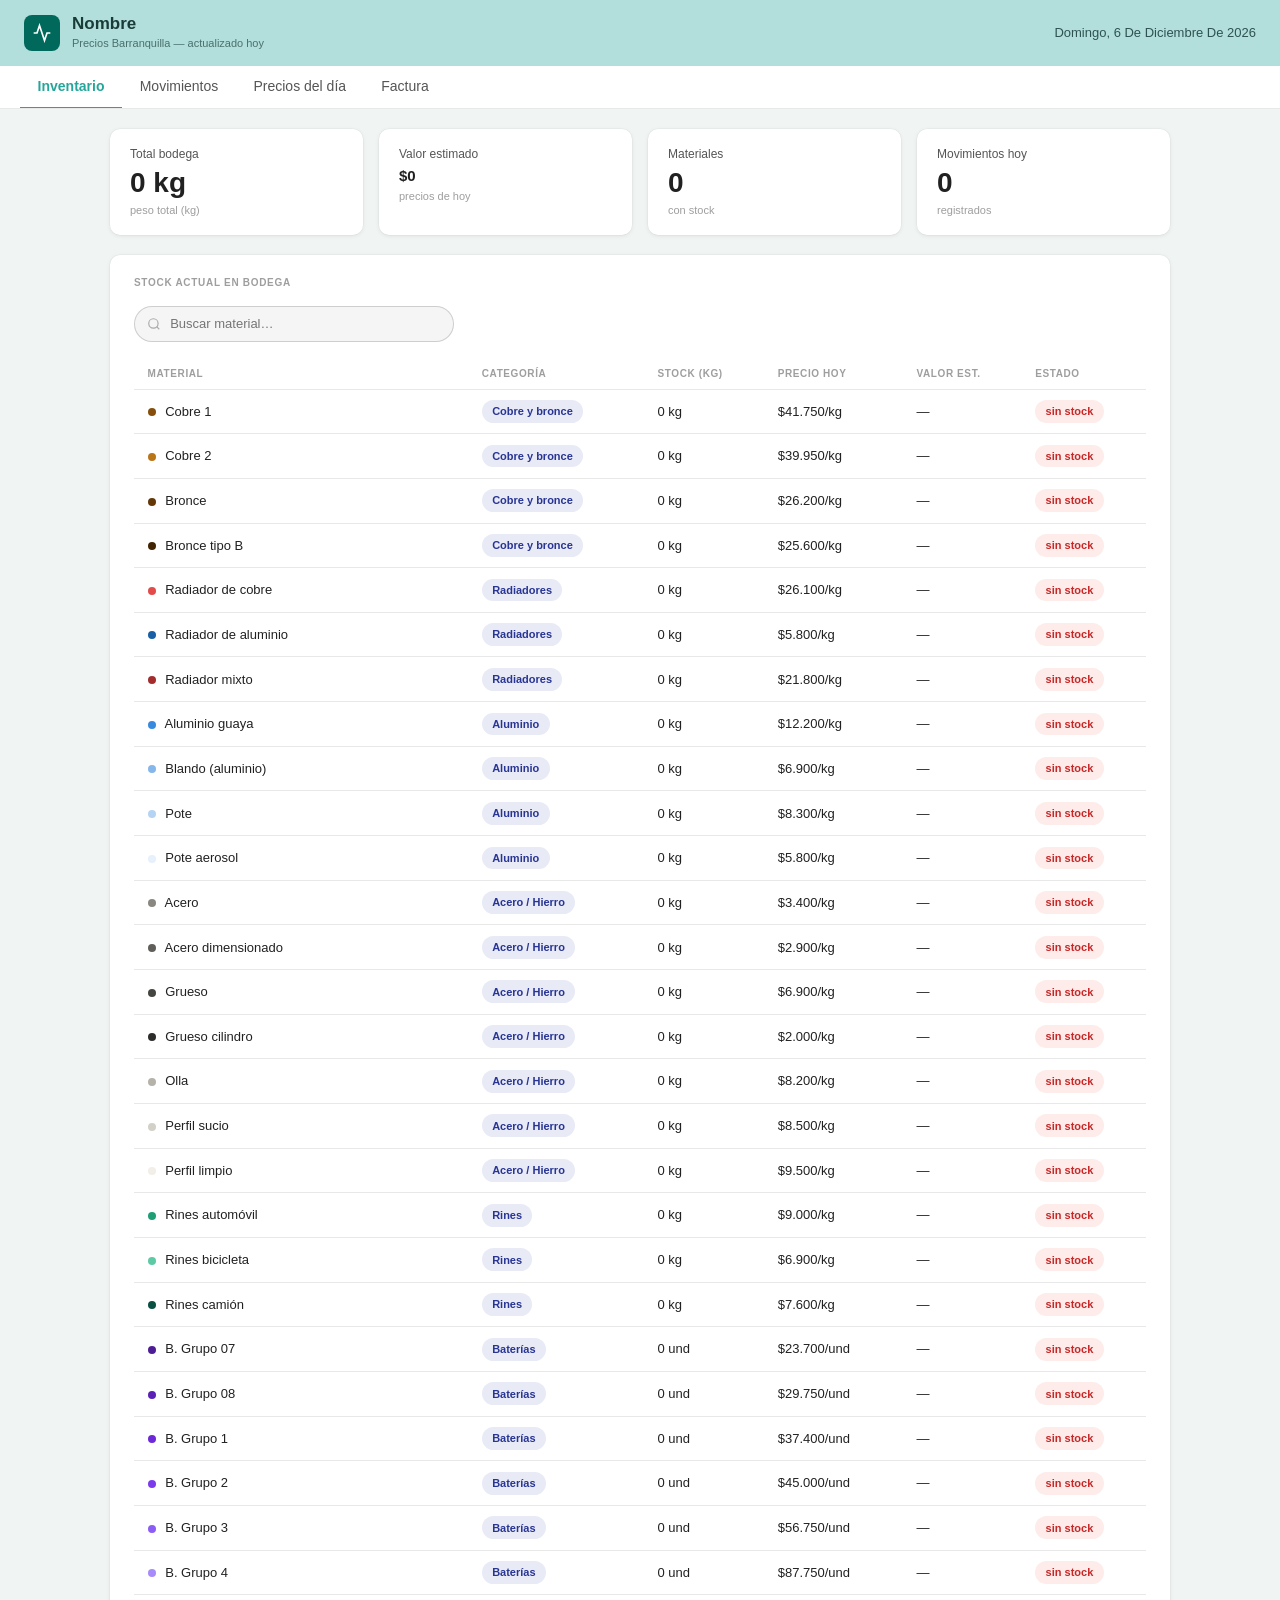
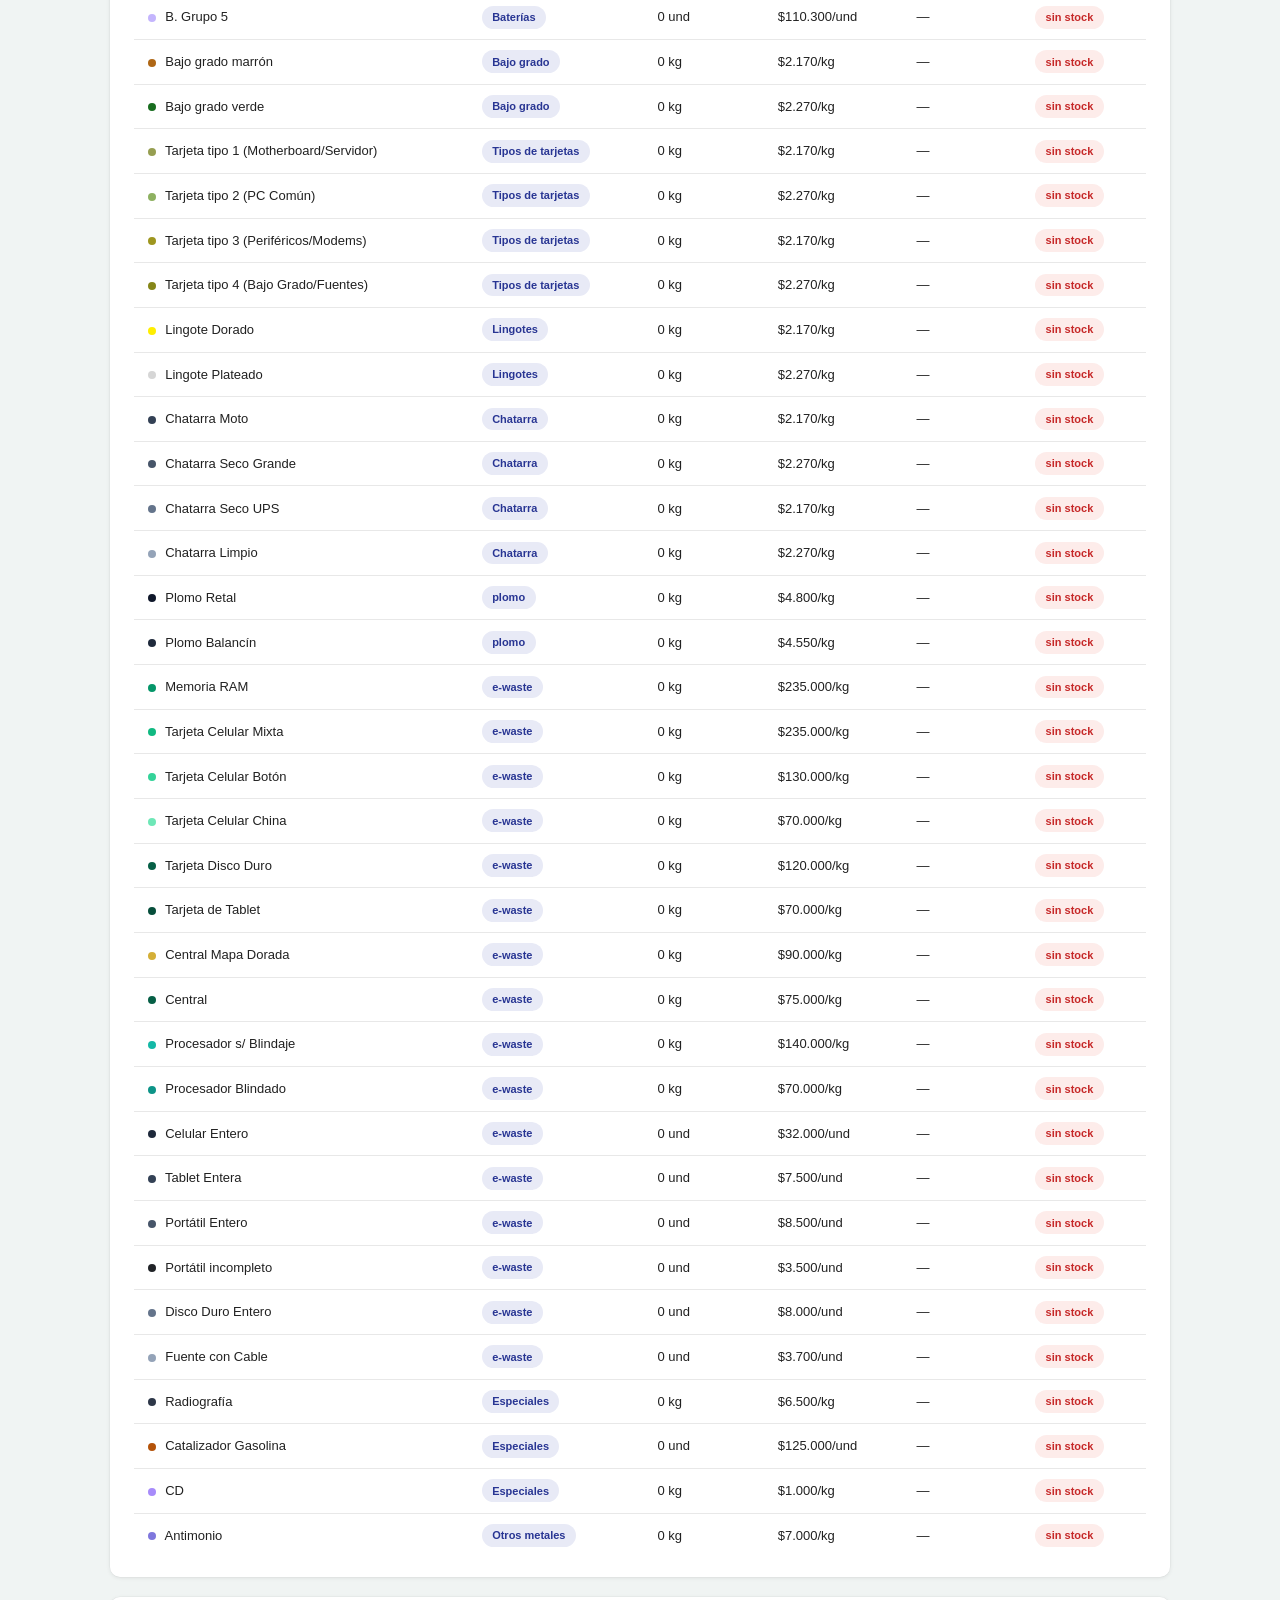
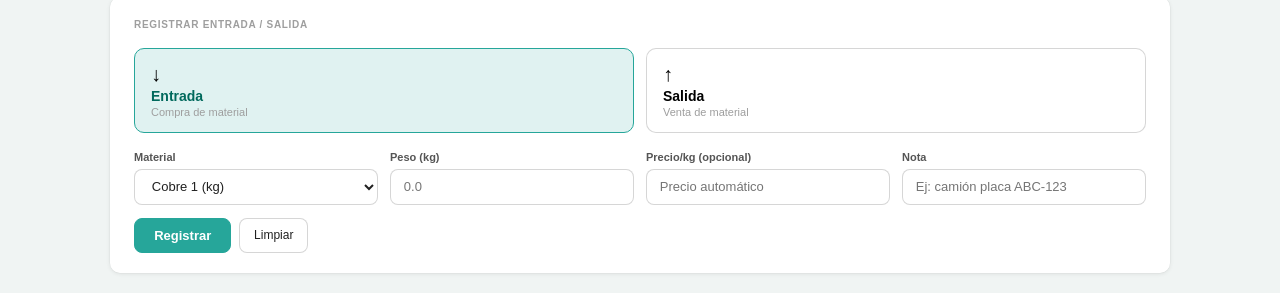
==== index.html @ 7a4e3297 "Add files via upload" ====
<!doctype html>
<html lang="es">
  <head>
    <meta charset="UTF-8" />
    <meta name="viewport" content="width=device-width, initial-scale=1.0" />
    <title> Nombre — Sistema de Inventario Chatarrería</title>
    <link rel="stylesheet" href="css/styles.css" />
  </head>
  <body>
    <div class="app">
      <!-- HEADER -->
      <header class="header">
        <div class="logo">
          <div class="logo-icon">
            <svg
              viewBox="0 0 24 24"
              fill="none"
              stroke="white"
              stroke-width="2"
            >
              <polyline points="22 12 18 12 15 21 9 3 6 12 2 12" />
            </svg>
          </div>
          <div>
            <div class="logo-text"> Nombre</div>
            <div class="logo-sub">Precios Barranquilla — actualizado hoy</div>
          </div>
        </div>
        <div class="date-badge" id="dateBadge"></div>
      </header>

      <!-- TABS -->
      <nav class="tabs">
        <button class="tab active" data-tab="inventario">Inventario</button>
        <button class="tab" data-tab="movimientos">Movimientos</button>
        <button class="tab" data-tab="precios">Precios del día</button>
        <button class="tab" data-tab="factura">Factura</button>
      </nav>

      <!-- ===================== INVENTARIO ===================== -->
      <section class="section active" id="tab-inventario">
        <div class="stats-grid" id="statsGrid"></div>

        <div class="card">
          <div class="card-title">Stock actual en bodega</div>
          <input
            class="search-box"
            id="searchBox"
            placeholder="Buscar material…"
          />
          <div class="table-wrap">
            <table>
              <thead>
                <tr>
                  <th>Material</th>
                  <th>Categoría</th>
                  <th>Stock (kg)</th>
                  <th>Precio hoy</th>
                  <th>Valor est.</th>
                  <th>Estado</th>
                </tr>
              </thead>
              <tbody id="inventoryTable"></tbody>
            </table>
          </div>
        </div>

        <!-- FORM ENTRADA / SALIDA -->
        <div class="card">
          <div class="card-title">Registrar entrada / salida</div>
          <div id="alertMsg" class="alert" role="alert"></div>
          <div class="movement-type">
           <button class="mt-btn sel-in" id="mtIn" data-type="entrada">
  <div class="mt-btn-icon">↓</div>
  <div class="mt-btn-title">Entrada</div>
  <div class="mt-btn-sub">Compra de material</div>
</button>
<button class="mt-btn" id="mtOut" data-type="salida">
  <div class="mt-btn-icon">↑</div>
  <div class="mt-btn-title">Salida</div>
  <div class="mt-btn-sub">Venta de material</div>
</button>
          </div>
          <div class="form-row">
            <div class="form-group">
              <label for="movMat">Material</label>
              <select id="movMat"></select>
            </div>
            <div class="form-group">
              <label for="movKg">Peso (kg)</label>
              <input
                type="number"
                id="movKg"
                placeholder="0.0"
                min="0"
                step="0.1"
              />
            </div>
            <div class="form-group">
              <label for="movPrice">Precio/kg (opcional)</label>
              <input
                type="number"
                id="movPrice"
                placeholder="Precio automático"
                min="0"
                step="50"
              />
            </div>
            <div class="form-group">
              <label for="movNote">Nota</label>
              <input
                type="text"
                id="movNote"
                placeholder="Ej: camión placa ABC-123"
              />
            </div>
          </div>
          <div class="calc-result" id="calcRes">
            Total estimado: <span class="big" id="calcVal">$0</span>
          </div>
          <div class="actions">
            <button class="btn btn-primary" id="btnRegister">Registrar</button>
            <button class="btn btn-sm" id="btnClearMov">Limpiar</button>
          </div>
        </div>
      </section>

      <!-- ===================== MOVIMIENTOS ===================== -->
      <section class="section" id="tab-movimientos">
        <div class="card">
          <div class="card-title">Historial de movimientos</div>
          <div class="form-row" style="margin-bottom: 1rem">
            <div class="form-group">
              <label for="fMat">Material</label>
              <select id="fMat">
                <option value="">Todos</option>
              </select>
            </div>
            <div class="form-group">
              <label for="fType">Tipo</label>
              <select id="fType">
                <option value="">Todos</option>
                <option value="entrada">Entradas</option>
                <option value="salida">Salidas</option>
              </select>
            </div>
          </div>
          <div class="mov-list" id="movList"></div>
          <div
            style="
              margin-top: 0.85rem;
              display: flex;
              justify-content: flex-end;
            "
          >
            <button class="btn btn-sm btn-danger" id="btnClearMovs">
              Limpiar historial
            </button>
          </div>
        </div>
      </section>

      <!-- ===================== PRECIOS ===================== -->
      <section class="section" id="tab-precios">
        <div class="card">
          <div class="card-title">Actualizar precio del día</div>
          <div class="form-row">
            <div class="form-group">
              <label for="updMat">Material</label>
              <select id="updMat"></select>
            </div>
            <div class="form-group">
              <label for="updPrice">Nuevo precio ($/kg)</label>
              <input
                type="number"
                id="updPrice"
                placeholder="0"
                min="0"
                step="50"
              />
            </div>
          </div>
          <button class="btn btn-primary" id="btnUpdatePrice">
            Actualizar
          </button>
        </div>
        <div class="card">
          <div class="card-title">Lista de precios — Barranquilla</div>
          <div id="priceChips"></div>
        </div>
      </section>

      <!-- ===================== FACTURA ===================== -->
      <section class="section" id="tab-factura">
        <div class="card">
          <div class="card-title">Generar tiquete / factura</div>
          <div class="form-row">
            <div class="form-group">
              <label for="invClient">Cliente / proveedor</label>
              <input type="text" id="invClient" placeholder="Nombre o cédula" />
            </div>
            <div class="form-group">
              <label for="invType">Tipo</label>
              <select id="invType">
                <option value="COMPRA">Compra de material</option>
                <option value="VENTA">Venta de material</option>
              </select>
            </div>
          </div>
          <div id="invItems"></div>
          <button
            class="btn btn-sm"
            id="btnAddItem"
            style="margin-bottom: 0.85rem"
          >
            + Agregar línea
          </button>
          <div class="actions">
            <button class="btn btn-primary" id="btnGenInvoice">
              Vista previa
            </button>
            <button class="btn btn-sm" id="btnClearInv">Limpiar</button>
          </div>
        </div>
        <div class="card" id="invPreviewCard" style="display: none">
          <div class="invoice-preview" id="invContent"></div>
          <div class="actions">
            <button class="btn btn-primary" id="btnPrint">Imprimir</button>
          </div>
        </div>
      </section>
    </div>
    <!-- /.app -->

    <script src="js/data.js"></script>
    <script src="js/storage.js"></script>
    <script src="js/ui.js"></script>
    <script src="js/app.js"></script>
  </body>
</html>
---- css/styles.css ----
/* ============================================================
   MetalStock Pro — Estilos principales  (Light mode)
   Paleta: verde menta (#b2dfdb) header · verde (#26a69a) acento
   ============================================================ */

/* ---------- Reset & base ---------- */
*, *::before, *::after { box-sizing: border-box; margin: 0; padding: 0; }

:root {
  color-scheme: light;

  --accent:        #26a69a;
  --accent-dark:   #00695c;
  --accent-light:  #e0f2f1;
  --danger:        #e53935;
  --danger-light:  #fdecea;
  --amber:         #e65100;
  --amber-light:   #fff3e0;

  --bg:            #ffffff;
  --bg-secondary:  #f5f5f5;
  --bg-app:        #f0f4f3;
  --header-bg:     #b2dfdb;

  --text:          #212121;
  --text-mid:      #555555;
  --text-muted:    #9e9e9e;
  --border:        rgba(0,0,0,0.09);
  --border-mid:    rgba(0,0,0,0.16);

  --radius-md: 8px;
  --radius-lg: 10px;
  --shadow: 0 1px 4px rgba(0,0,0,0.08), 0 0 0 0.5px rgba(0,0,0,0.05);
  --font: 'Segoe UI', -apple-system, BlinkMacSystemFont, Helvetica, Arial, sans-serif;
}

html { font-size: 16px; }
body {
  font-family: var(--font);
  background: var(--bg-app);
  color: var(--text);
  line-height: 1.5;
  min-height: 100vh;
}

/* ============================================================
   LAYOUT
   ============================================================ */
.app { min-height: 100vh; }

.section {
  display: none;
  max-width: 1100px;
  margin-left: auto;
  margin-right: auto;
  padding: 1.25rem 1.25rem 0;
}
.section.active { display: block; }

/* ============================================================
   HEADER — barra verde menta a todo el ancho
   ============================================================ */
.header {
  background: var(--header-bg);
  padding: .9rem 1.5rem;
  display: flex;
  align-items: center;
  justify-content: space-between;
  flex-wrap: wrap;
  gap: 10px;
  width: 100%;
}

.logo { display: flex; align-items: center; gap: .75rem; }

.logo-icon {
  width: 36px; height: 36px;
  background: #00695c;
  border-radius: 8px;
  display: flex; align-items: center; justify-content: center;
  flex-shrink: 0;
}
.logo-icon svg { width: 20px; height: 20px; }

.logo-text { font-size: 17px; font-weight: 700; color: #1a3c39; line-height: 1.2; }
.logo-sub  { font-size: 11px; color: #4a706d; }

.date-badge {
  font-size: 13px;
  color: #2e5250;
  font-weight: 500;
  text-transform: capitalize;
}

/* ============================================================
   TABS — barra blanca pegada debajo del header
   ============================================================ */
.tabs {
  display: flex;
  background: var(--bg);
  border-bottom: 1px solid var(--border);
  padding: 0 1.25rem;
  overflow-x: auto;
  -webkit-overflow-scrolling: touch;
  /* ancho total */
  width: 100%;
  max-width: 100%;
}

.tab {
  padding: .8rem 1.1rem;
  font-size: 14px;
  font-weight: 500;
  color: var(--text-mid);
  border: none;
  border-bottom: 2px solid transparent;
  background: none;
  cursor: pointer;
  white-space: nowrap;
  font-family: var(--font);
  transition: color .15s, border-color .15s;
  margin-bottom: -1px;
}
.tab:hover:not(.active) { color: var(--accent); }
.tab.active {
  color: var(--accent);
  border-bottom-color: var(--accent);
  font-weight: 600;
}

/* ============================================================
   CARDS
   ============================================================ */
.card {
  background: var(--bg);
  border-radius: var(--radius-lg);
  box-shadow: var(--shadow);
  padding: 1.25rem 1.5rem;
  margin-bottom: 1.25rem;
}
.card-title {
  font-size: 10px;
  font-weight: 700;
  letter-spacing: .07em;
  text-transform: uppercase;
  color: var(--text-muted);
  margin-bottom: 1rem;
}

/* ============================================================
   STATS — 4 tarjetas blancas con sombra
   ============================================================ */
.stats-grid {
  display: grid;
  grid-template-columns: repeat(4, 1fr);
  gap: 1rem;
  margin-bottom: 1.25rem;
}

.stat-card {
  background: var(--bg);
  border-radius: var(--radius-lg);
  box-shadow: var(--shadow);
  padding: 1rem 1.25rem;
}
.stat-label { font-size: 12px; color: var(--text-mid);   margin-bottom: .3rem; }
.stat-val   { font-size: 28px; font-weight: 700; color: var(--text); line-height: 1.1; }
.stat-sub   { font-size: 11px; color: var(--text-muted); margin-top: .2rem; }

/* ============================================================
   SEARCH BOX
   ============================================================ */
.search-box {
  display: block;
  width: 100%;
  max-width: 320px;
  height: 36px;
  padding: 0 .85rem 0 2.2rem;
  border: 1px solid var(--border-mid);
  border-radius: 22px;
  font-size: 13px;
  background: var(--bg-secondary)
    url("data:image/svg+xml,%3Csvg xmlns='http://www.w3.org/2000/svg' width='14' height='14' viewBox='0 0 24 24' fill='none' stroke='%23aaa' stroke-width='2'%3E%3Ccircle cx='11' cy='11' r='8'/%3E%3Cline x1='21' y1='21' x2='16.65' y2='16.65'/%3E%3C/svg%3E")
    no-repeat .75rem center;
  color: var(--text);
  font-family: var(--font);
  outline: none;
  margin-bottom: 1rem;
  transition: border-color .15s;
}
.search-box:focus { border-color: var(--accent); background-color: var(--bg); }

/* ============================================================
   TABLE
   ============================================================ */
.table-wrap { overflow-x: auto; }

table { width: 100%; border-collapse: collapse; font-size: 13px; min-width: 580px; }

thead th {
  text-align: left;
  font-size: 10px;
  font-weight: 700;
  letter-spacing: .06em;
  text-transform: uppercase;
  color: var(--text-muted);
  padding: .5rem .85rem;
  border-bottom: 1px solid var(--border);
  white-space: nowrap;
}

tbody td {
  padding: .65rem .85rem;
  border-bottom: 0.5px solid var(--border);
  vertical-align: middle;
}
tbody tr:last-child td { border-bottom: none; }
tbody tr:hover td { background: var(--bg-secondary); }

.mat-dot {
  display: inline-block;
  width: 8px; height: 8px;
  border-radius: 50%;
  margin-right: 6px;
  vertical-align: middle;
}

/* ============================================================
   BADGES
   ============================================================ */
.badge {
  display: inline-block;
  font-size: 11px;
  font-weight: 600;
  padding: .2rem .65rem;
  border-radius: 999px;
}

/* Estado */
.badge-red    { background: #fdecea; color: #c62828; }
.badge-amber  { background: #fff3e0; color: #bf360c; }
.badge-green  { background: #e8f5e9; color: #2e7d32; }

/* Categoría genérica */
.badge-blue   { background: #e8eaf6; color: #283593; }

/* Categorías específicas (coinciden con la foto) */
.badge-cat-radiadores { background: #e8eaf6; color: #283593; }
.badge-cat-aluminio   { background: #e0f2f1; color: #00695c; }
.badge-cat-cobre      { background: #fff8e1; color: #e65100; }

/* ============================================================
   MOVEMENT TYPE — tarjetas de selección (opción C)
   ============================================================ */
.movement-type {
  display: grid;
  grid-template-columns: 1fr 1fr;
  gap: .75rem;
  margin-bottom: 1rem;
}

.mt-btn {
  border: 1px solid var(--border-mid);
  border-radius: var(--radius-lg);
  padding: .9rem 1rem;
  background: var(--bg);
  cursor: pointer;
  font-family: var(--font);
  text-align: left;
  transition: background .15s, border-color .15s;
}
.mt-btn:hover { background: var(--bg-secondary); }

.mt-btn-icon  { font-size: 20px; margin-bottom: .25rem; line-height: 1; }
.mt-btn-title { font-size: 14px; font-weight: 600; }
.mt-btn-sub   { font-size: 11px; color: var(--text-muted); margin-top: 2px; }

.mt-btn.sel-in  { border-color: var(--accent); border-width: 1.5px; background: var(--accent-light); }
.mt-btn.sel-in  .mt-btn-title { color: var(--accent-dark); }

.mt-btn.sel-out  { border-color: var(--danger); border-width: 1.5px; background: var(--danger-light); }
.mt-btn.sel-out .mt-btn-title { color: var(--danger); }

/* ============================================================
   FORMS
   ============================================================ */
.form-row {
  display: grid;
  grid-template-columns: repeat(auto-fit, minmax(150px, 1fr));
  gap: .75rem;
  margin-bottom: .85rem;
}
.form-group { display: flex; flex-direction: column; gap: 3px; }
.form-group label { font-size: 11px; font-weight: 600; color: var(--text-mid); }

.form-group input,
.form-group select {
  height: 36px;
  padding: 0 .8rem;
  border: 1px solid var(--border-mid);
  border-radius: var(--radius-md);
  font-size: 13px;
  background: var(--bg);
  color: var(--text);
  font-family: var(--font);
  outline: none;
  transition: border-color .15s, box-shadow .15s;
}
.form-group input:focus,
.form-group select:focus {
  border-color: var(--accent);
  box-shadow: 0 0 0 2px rgba(38,166,154,.15);
}

/* ============================================================
   BUTTONS
   ============================================================ */
.btn {
  padding: .55rem 1.2rem;
  border-radius: var(--radius-md);
  border: 1px solid var(--border-mid);
  background: var(--bg);
  cursor: pointer;
  font-size: 13px;
  font-weight: 500;
  font-family: var(--font);
  color: var(--text);
  transition: background .15s, border-color .15s;
}
.btn:hover  { background: var(--bg-secondary); }
.btn:active { transform: scale(.97); }

.btn-primary { background: var(--accent); color: #fff; border-color: var(--accent); font-weight: 600; }
.btn-primary:hover { background: var(--accent-dark); border-color: var(--accent-dark); }

.btn-sm { padding: .35rem .85rem; font-size: 12px; }

.btn-danger { color: var(--danger); border-color: transparent; background: transparent; }
.btn-danger:hover { background: var(--danger-light); }

.actions { display: flex; gap: .5rem; flex-wrap: wrap; margin-top: .75rem; }

/* ============================================================
   ALERT
   ============================================================ */
.alert {
  display: none;
  padding: .65rem 1rem;
  border-radius: var(--radius-md);
  font-size: 12px;
  font-weight: 500;
  margin-bottom: .85rem;
}
.alert-success { background: #e8f5e9; color: #2e7d32; }
.alert-error   { background: var(--danger-light); color: var(--danger); }

/* ============================================================
   CALC RESULT
   ============================================================ */
.calc-result {
  background: var(--amber-light);
  border-radius: var(--radius-md);
  padding: .75rem 1rem;
  margin-top: .75rem;
  display: none;
  font-size: 13px;
  color: var(--amber);
}
.calc-result .big { font-size: 24px; font-weight: 700; color: var(--amber); }

/* ============================================================
   MOVEMENTS LIST
   ============================================================ */
.mov-list { max-height: 340px; overflow-y: auto; }

.mov-item {
  display: flex;
  align-items: center;
  gap: .85rem;
  padding: .65rem 0;
  border-bottom: 0.5px solid var(--border);
  font-size: 12px;
}
.mov-item:last-child { border-bottom: none; }

.mov-icon {
  width: 30px; height: 30px;
  border-radius: 50%;
  display: flex; align-items: center; justify-content: center;
  font-size: 15px; font-weight: 700;
  flex-shrink: 0;
}
.mov-in  { background: #e8f5e9; color: #2e7d32; }
.mov-out { background: var(--danger-light); color: var(--danger); }

.mov-info        { flex: 1; }
.mov-info strong { display: block; font-size: 12px; color: var(--text); }
.mov-info span   { font-size: 10px; color: var(--text-muted); }

.mov-weight       { font-weight: 700; text-align: right; font-size: 13px; }
.mov-weight small { display: block; font-size: 10px; color: var(--text-muted); font-weight: 400; }

/* ============================================================
   PRICE CHIPS
   ============================================================ */
.cat-label {
  font-size: 10px; font-weight: 700;
  text-transform: uppercase;
  letter-spacing: .07em;
  color: var(--text-muted);
  margin: 1rem 0 .5rem;
}
.cat-label:first-child { margin-top: 0; }

.price-grid {
  display: grid;
  grid-template-columns: repeat(auto-fill, minmax(215px, 1fr));
  gap: 7px;
}

.price-chip {
  display: flex;
  align-items: center;
  justify-content: space-between;
  padding: .65rem .9rem;
  border: 0.5px solid var(--border);
  border-radius: var(--radius-md);
  background: var(--bg);
}
.price-chip-name {
  display: flex; align-items: center; gap: 7px;
  font-size: 13px; font-weight: 500; color: var(--text);
}
.pcdot { width: 9px; height: 9px; border-radius: 50%; flex-shrink: 0; }

.price-chip-right { text-align: right; }
.price-chip-val   { font-size: 13px; font-weight: 600; color: var(--accent-dark); }
.price-chip-change { font-size: 10px; }
.up   { color: var(--accent); }
.down { color: var(--danger); }

/* ============================================================
   INVOICE
   ============================================================ */
.invoice-preview {
  background: #fff;
  border: 1px solid #ddd;
  border-radius: var(--radius-md);
  padding: 1.25rem;
  font-family: 'Courier New', Courier, monospace;
  font-size: 12px;
  line-height: 1.9;
  color: #111;
}
.invoice-preview h3 {
  font-size: 14px;
  text-align: center;
  font-family: inherit;
  margin-bottom: 2px;
}
.inv-row    { display: flex; justify-content: space-between; }
.sep        { border-top: 1px dashed #bbb; margin: 5px 0; }
.inv-footer { text-align: center; font-size: 11px; color: #777; }

/* ============================================================
   RESPONSIVE
   ============================================================ */
@media (max-width: 900px) {
  .stats-grid { grid-template-columns: repeat(2, 1fr); }
  .stat-val   { font-size: 22px; }
}

@media (max-width: 480px) {
  .header     { flex-direction: column; align-items: flex-start; }
  .stats-grid { grid-template-columns: 1fr 1fr; }
  .form-row   { grid-template-columns: 1fr; }
  .section    { padding: 1rem .85rem 0; }
}
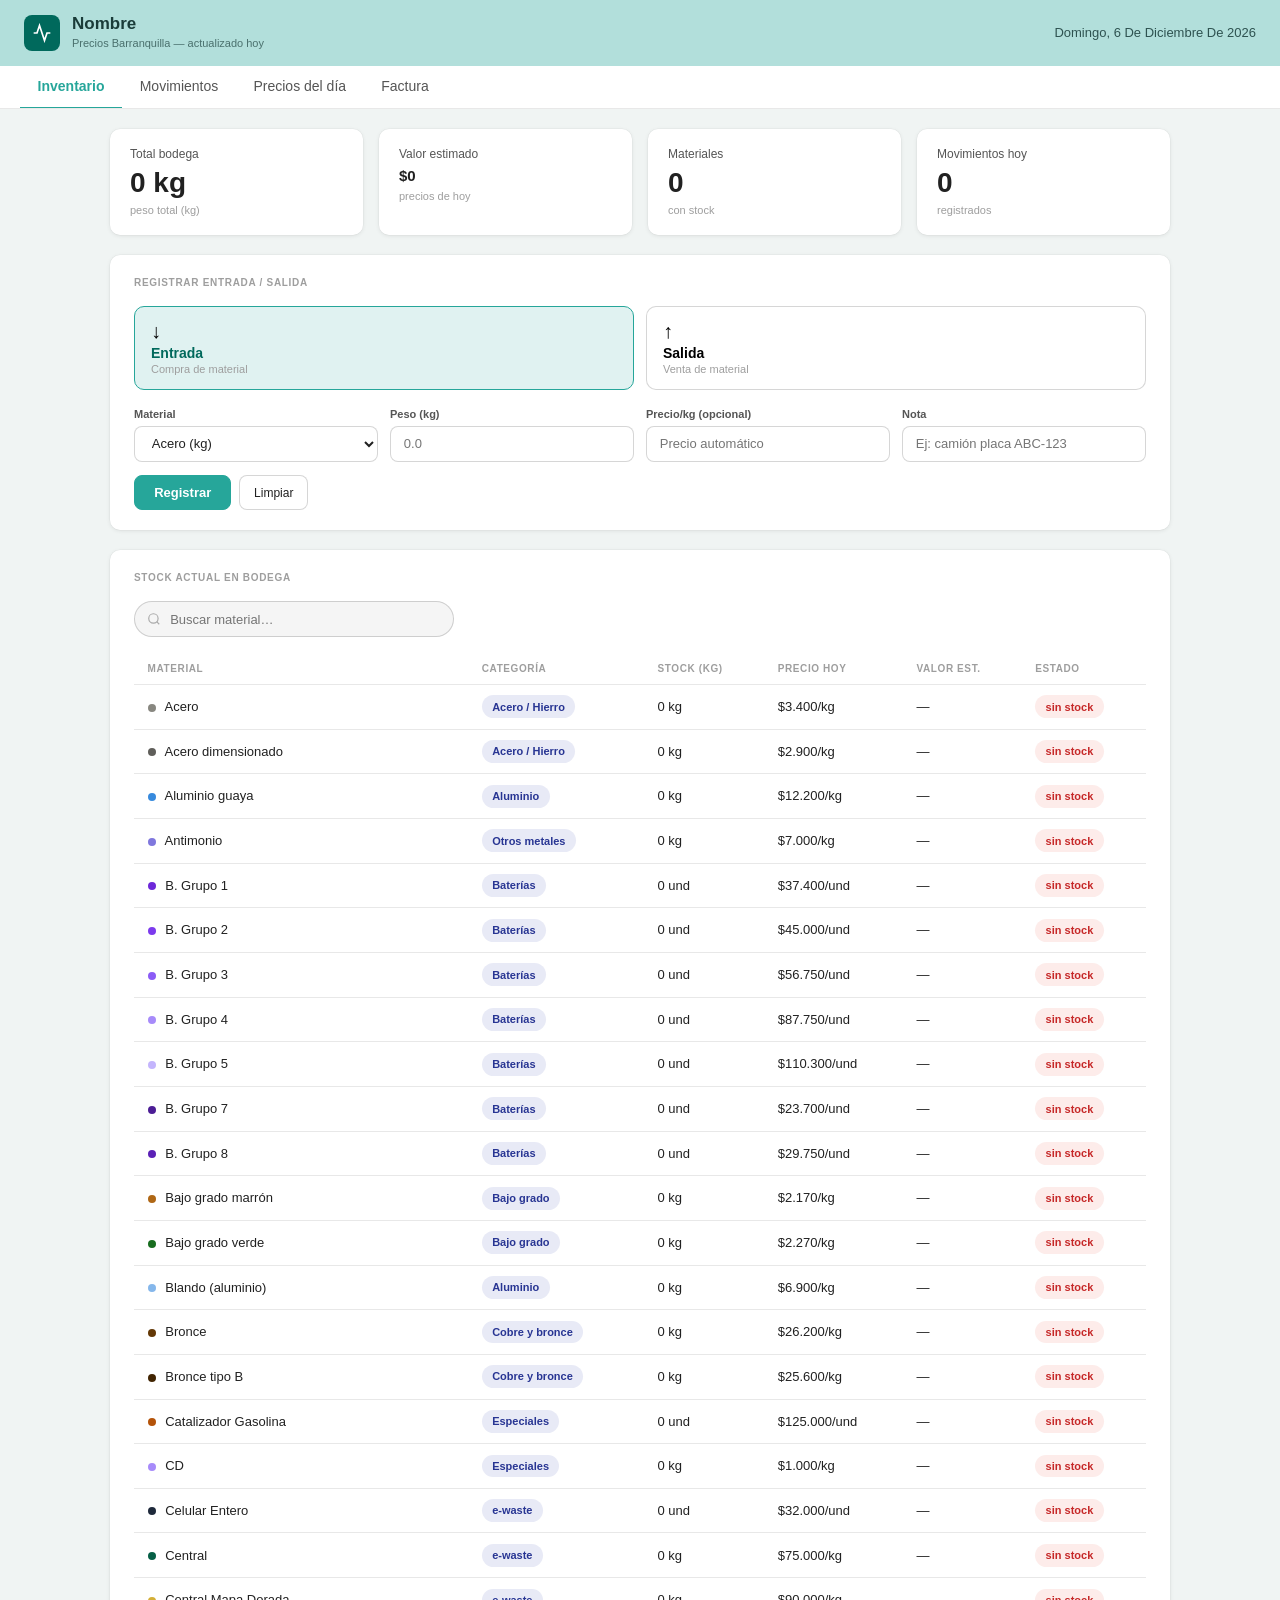
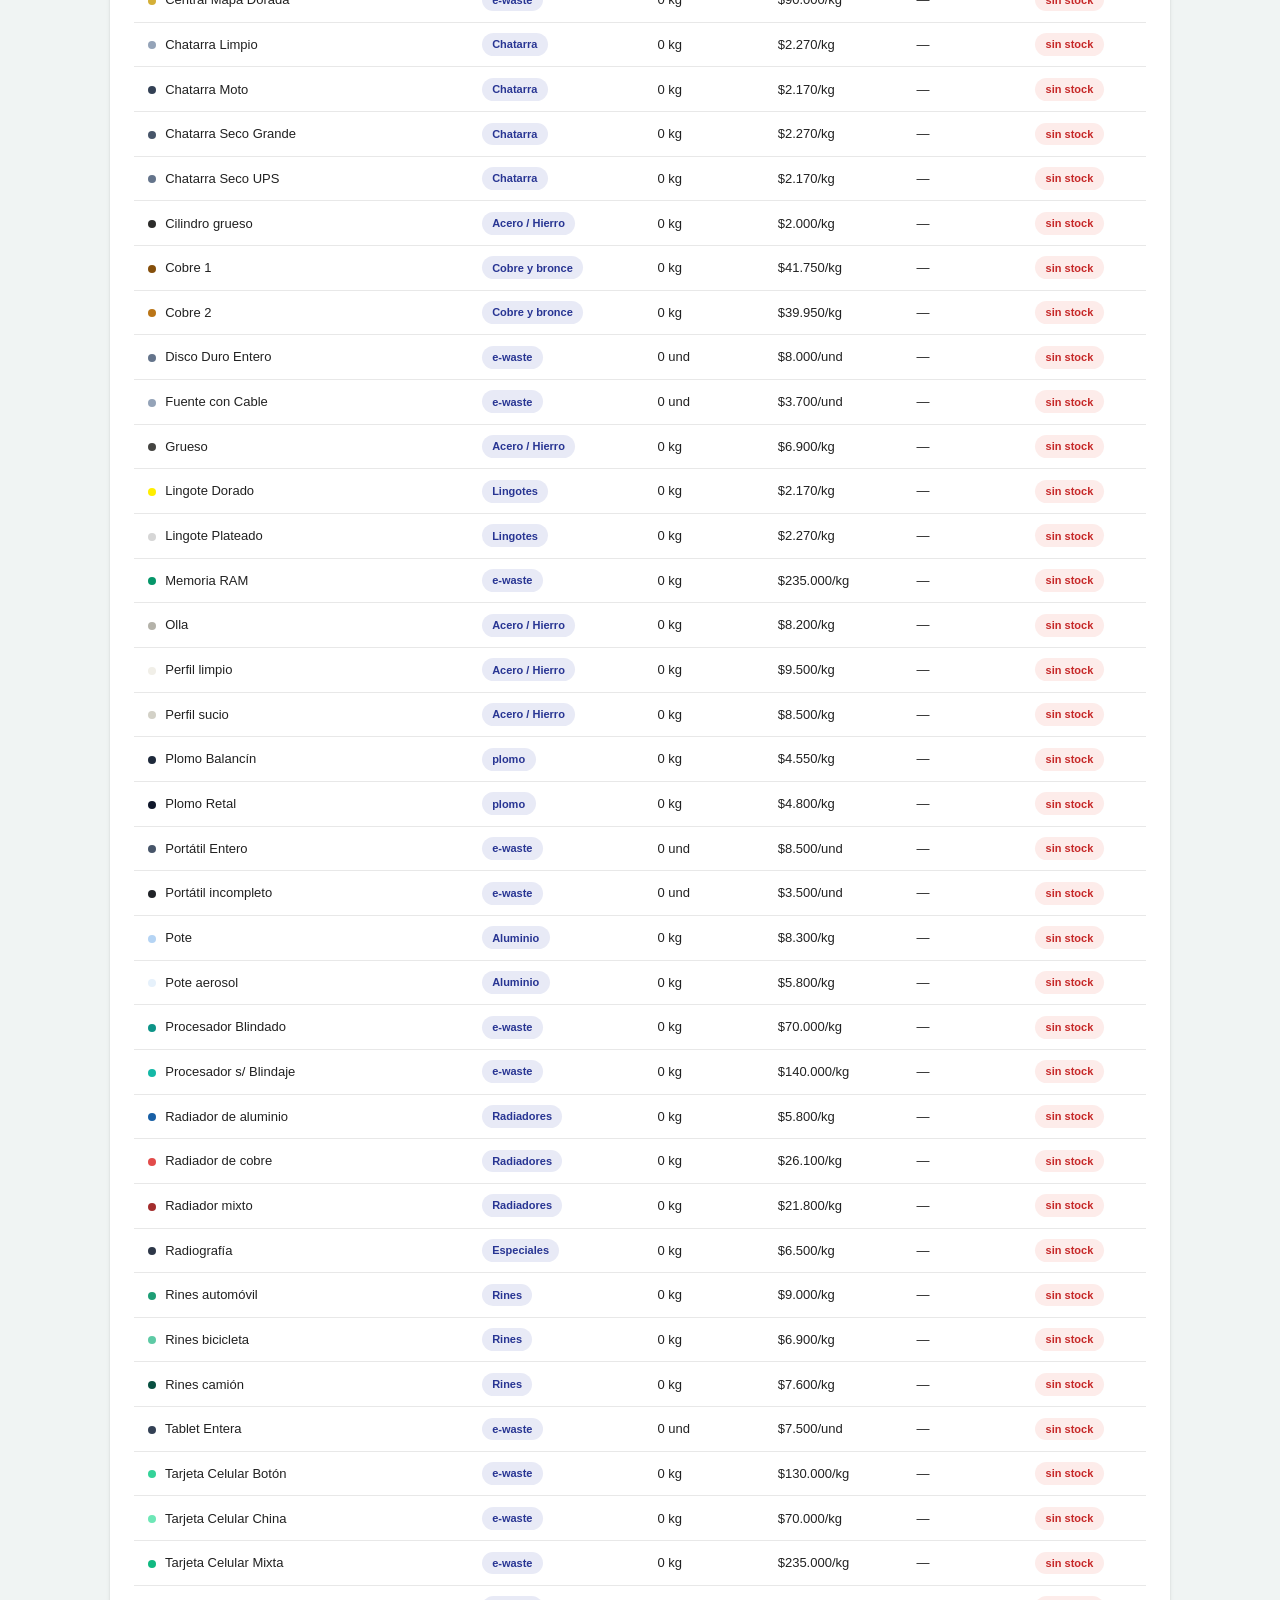
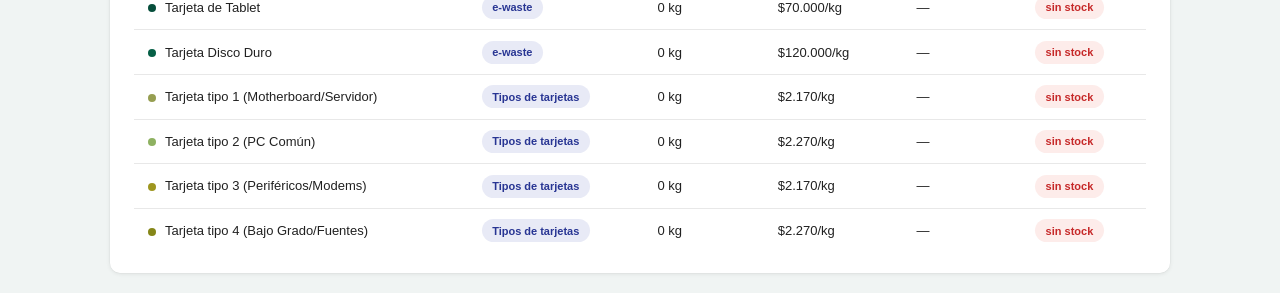
==== commit b1be764c: "Add files via upload" ====
--- a/index.html
+++ b/index.html
@@ -1,53 +1,89 @@
 <!doctype html>
 <html lang="es">
-  <head>
-    <meta charset="UTF-8" />
-    <meta name="viewport" content="width=device-width, initial-scale=1.0" />
-    <title> Nombre — Sistema de Inventario Chatarrería</title>
-    <link rel="stylesheet" href="css/styles.css" />
-  </head>
-  <body>
-    <div class="app">
-      <!-- HEADER -->
-      <header class="header">
-        <div class="logo">
-          <div class="logo-icon">
-            <svg
-              viewBox="0 0 24 24"
-              fill="none"
-              stroke="white"
-              stroke-width="2"
-            >
-              <polyline points="22 12 18 12 15 21 9 3 6 12 2 12" />
-            </svg>
-          </div>
-          <div>
-            <div class="logo-text"> Nombre</div>
-            <div class="logo-sub">Precios Barranquilla — actualizado hoy</div>
-          </div>
+
+<head>
+  <meta charset="UTF-8" />
+  <meta name="viewport" content="width=device-width, initial-scale=1.0" />
+  <title> Nombre — Sistema de Inventario Chatarrería</title>
+  <link rel="stylesheet" href="css/styles.css" />
+</head>
+
+<body>
+  <div class="app">
+    <!-- HEADER -->
+    <header class="header">
+      <div class="logo">
+        <div class="logo-icon">
+          <svg viewBox="0 0 24 24" fill="none" stroke="white" stroke-width="2">
+            <polyline points="22 12 18 12 15 21 9 3 6 12 2 12" />
+          </svg>
         </div>
-        <div class="date-badge" id="dateBadge"></div>
-      </header>
+        <div>
+          <div class="logo-text"> Nombre</div>
+          <div class="logo-sub">Precios Barranquilla — actualizado hoy</div>
+        </div>
+      </div>
+      <div class="date-badge" id="dateBadge"></div>
+    </header>
 
-      <!-- TABS -->
-      <nav class="tabs">
+
+    <!-- TABS -->
+    <nav class="tabs">
         <button class="tab active" data-tab="inventario">Inventario</button>
         <button class="tab" data-tab="movimientos">Movimientos</button>
         <button class="tab" data-tab="precios">Precios del día</button>
         <button class="tab" data-tab="factura">Factura</button>
       </nav>
 
-      <!-- ===================== INVENTARIO ===================== -->
       <section class="section active" id="tab-inventario">
+        
         <div class="stats-grid" id="statsGrid"></div>
 
         <div class="card">
+          <div class="card-title">Registrar entrada / salida</div>
+          <div id="alertMsg" class="alert" role="alert"></div>
+          <div class="movement-type">
+            <button class="mt-btn sel-in" id="mtIn" data-type="entrada">
+              <div class="mt-btn-icon">↓</div>
+              <div class="mt-btn-title">Entrada</div>
+              <div class="mt-btn-sub">Compra de material</div>
+            </button>
+            <button class="mt-btn" id="mtOut" data-type="salida">
+              <div class="mt-btn-icon">↑</div>
+              <div class="mt-btn-title">Salida</div>
+              <div class="mt-btn-sub">Venta de material</div>
+            </button>
+          </div>
+          <div class="form-row">
+            <div class="form-group">
+              <label for="movMat">Material</label>
+              <select id="movMat"></select>
+            </div>
+            <div class="form-group">
+              <label for="movKg">Peso (kg)</label>
+              <input type="number" id="movKg" placeholder="0.0" min="0" step="0.1" />
+            </div>
+            <div class="form-group">
+              <label for="movPrice">Precio/kg (opcional)</label>
+              <input type="number" id="movPrice" placeholder="Precio automático" min="0" step="50" />
+            </div>
+            <div class="form-group">
+              <label for="movNote">Nota</label>
+              <input type="text" id="movNote" placeholder="Ej: camión placa ABC-123" />
+            </div>
+          </div>
+          <div class="calc-result" id="calcRes">
+            Total estimado: <span class="big" id="calcVal">$0</span>
+          </div>
+          <div class="actions">
+            <button class="btn btn-primary" id="btnRegister">Registrar</button>
+            <button class="btn btn-sm" id="btnClearMov">Limpiar</button>
+          </div>
+        </div>
+
+        <div class="card">
           <div class="card-title">Stock actual en bodega</div>
-          <input
-            class="search-box"
-            id="searchBox"
-            placeholder="Buscar material…"
-          />
+          <input class="search-box" id="searchBox" placeholder="Buscar material…" />
           <div class="table-wrap">
             <table>
               <thead>
@@ -65,68 +101,7 @@
           </div>
         </div>
 
-        <!-- FORM ENTRADA / SALIDA -->
-        <div class="card">
-          <div class="card-title">Registrar entrada / salida</div>
-          <div id="alertMsg" class="alert" role="alert"></div>
-          <div class="movement-type">
-           <button class="mt-btn sel-in" id="mtIn" data-type="entrada">
-  <div class="mt-btn-icon">↓</div>
-  <div class="mt-btn-title">Entrada</div>
-  <div class="mt-btn-sub">Compra de material</div>
-</button>
-<button class="mt-btn" id="mtOut" data-type="salida">
-  <div class="mt-btn-icon">↑</div>
-  <div class="mt-btn-title">Salida</div>
-  <div class="mt-btn-sub">Venta de material</div>
-</button>
-          </div>
-          <div class="form-row">
-            <div class="form-group">
-              <label for="movMat">Material</label>
-              <select id="movMat"></select>
-            </div>
-            <div class="form-group">
-              <label for="movKg">Peso (kg)</label>
-              <input
-                type="number"
-                id="movKg"
-                placeholder="0.0"
-                min="0"
-                step="0.1"
-              />
-            </div>
-            <div class="form-group">
-              <label for="movPrice">Precio/kg (opcional)</label>
-              <input
-                type="number"
-                id="movPrice"
-                placeholder="Precio automático"
-                min="0"
-                step="50"
-              />
-            </div>
-            <div class="form-group">
-              <label for="movNote">Nota</label>
-              <input
-                type="text"
-                id="movNote"
-                placeholder="Ej: camión placa ABC-123"
-              />
-            </div>
-          </div>
-          <div class="calc-result" id="calcRes">
-            Total estimado: <span class="big" id="calcVal">$0</span>
-          </div>
-          <div class="actions">
-            <button class="btn btn-primary" id="btnRegister">Registrar</button>
-            <button class="btn btn-sm" id="btnClearMov">Limpiar</button>
-          </div>
-        </div>
-      </section>
-
-      <!-- ===================== MOVIMIENTOS ===================== -->
-      <section class="section" id="tab-movimientos">
+      </section> <section class="section" id="tab-movimientos">
         <div class="card">
           <div class="card-title">Historial de movimientos</div>
           <div class="form-row" style="margin-bottom: 1rem">
@@ -146,13 +121,7 @@
             </div>
           </div>
           <div class="mov-list" id="movList"></div>
-          <div
-            style="
-              margin-top: 0.85rem;
-              display: flex;
-              justify-content: flex-end;
-            "
-          >
+          <div style="margin-top: 0.85rem; display: flex; justify-content: flex-end;">
             <button class="btn btn-sm btn-danger" id="btnClearMovs">
               Limpiar historial
             </button>
@@ -160,7 +129,6 @@
         </div>
       </section>
 
-      <!-- ===================== PRECIOS ===================== -->
       <section class="section" id="tab-precios">
         <div class="card">
           <div class="card-title">Actualizar precio del día</div>
@@ -171,13 +139,7 @@
             </div>
             <div class="form-group">
               <label for="updPrice">Nuevo precio ($/kg)</label>
-              <input
-                type="number"
-                id="updPrice"
-                placeholder="0"
-                min="0"
-                step="50"
-              />
+              <input type="number" id="updPrice" placeholder="0" min="0" step="50" />
             </div>
           </div>
           <button class="btn btn-primary" id="btnUpdatePrice">
@@ -190,7 +152,6 @@
         </div>
       </section>
 
-      <!-- ===================== FACTURA ===================== -->
       <section class="section" id="tab-factura">
         <div class="card">
           <div class="card-title">Generar tiquete / factura</div>
@@ -208,11 +169,7 @@
             </div>
           </div>
           <div id="invItems"></div>
-          <button
-            class="btn btn-sm"
-            id="btnAddItem"
-            style="margin-bottom: 0.85rem"
-          >
+          <button class="btn btn-sm" id="btnAddItem" style="margin-bottom: 0.85rem">
             + Agregar línea
           </button>
           <div class="actions">
@@ -229,12 +186,12 @@
           </div>
         </div>
       </section>
-    </div>
-    <!-- /.app -->
+  <!-- /.app -->
 
-    <script src="js/data.js"></script>
-    <script src="js/storage.js"></script>
-    <script src="js/ui.js"></script>
-    <script src="js/app.js"></script>
-  </body>
-</html>
+  <script src="js/data.js"></script>
+  <script src="js/storage.js"></script>
+  <script src="js/ui.js"></script>
+  <script src="js/app.js"></script>
+</body>
+
+</html>
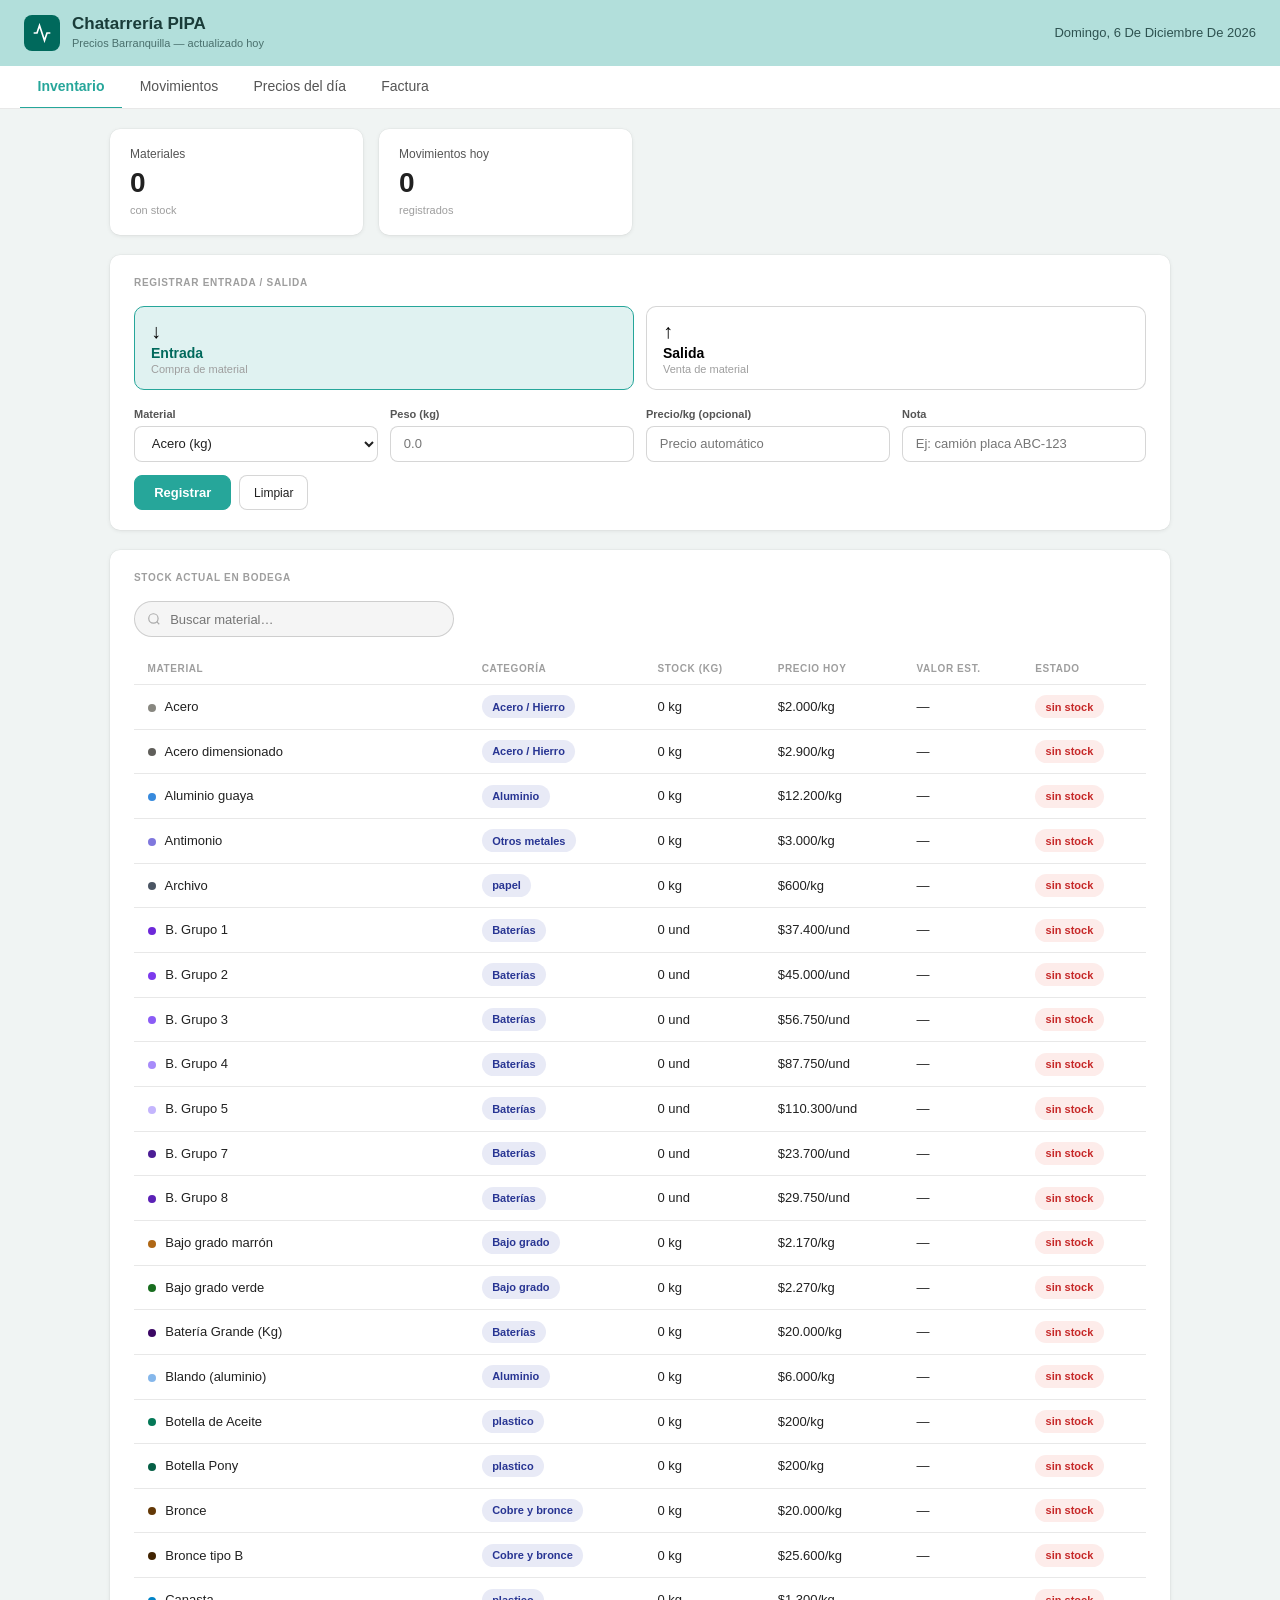
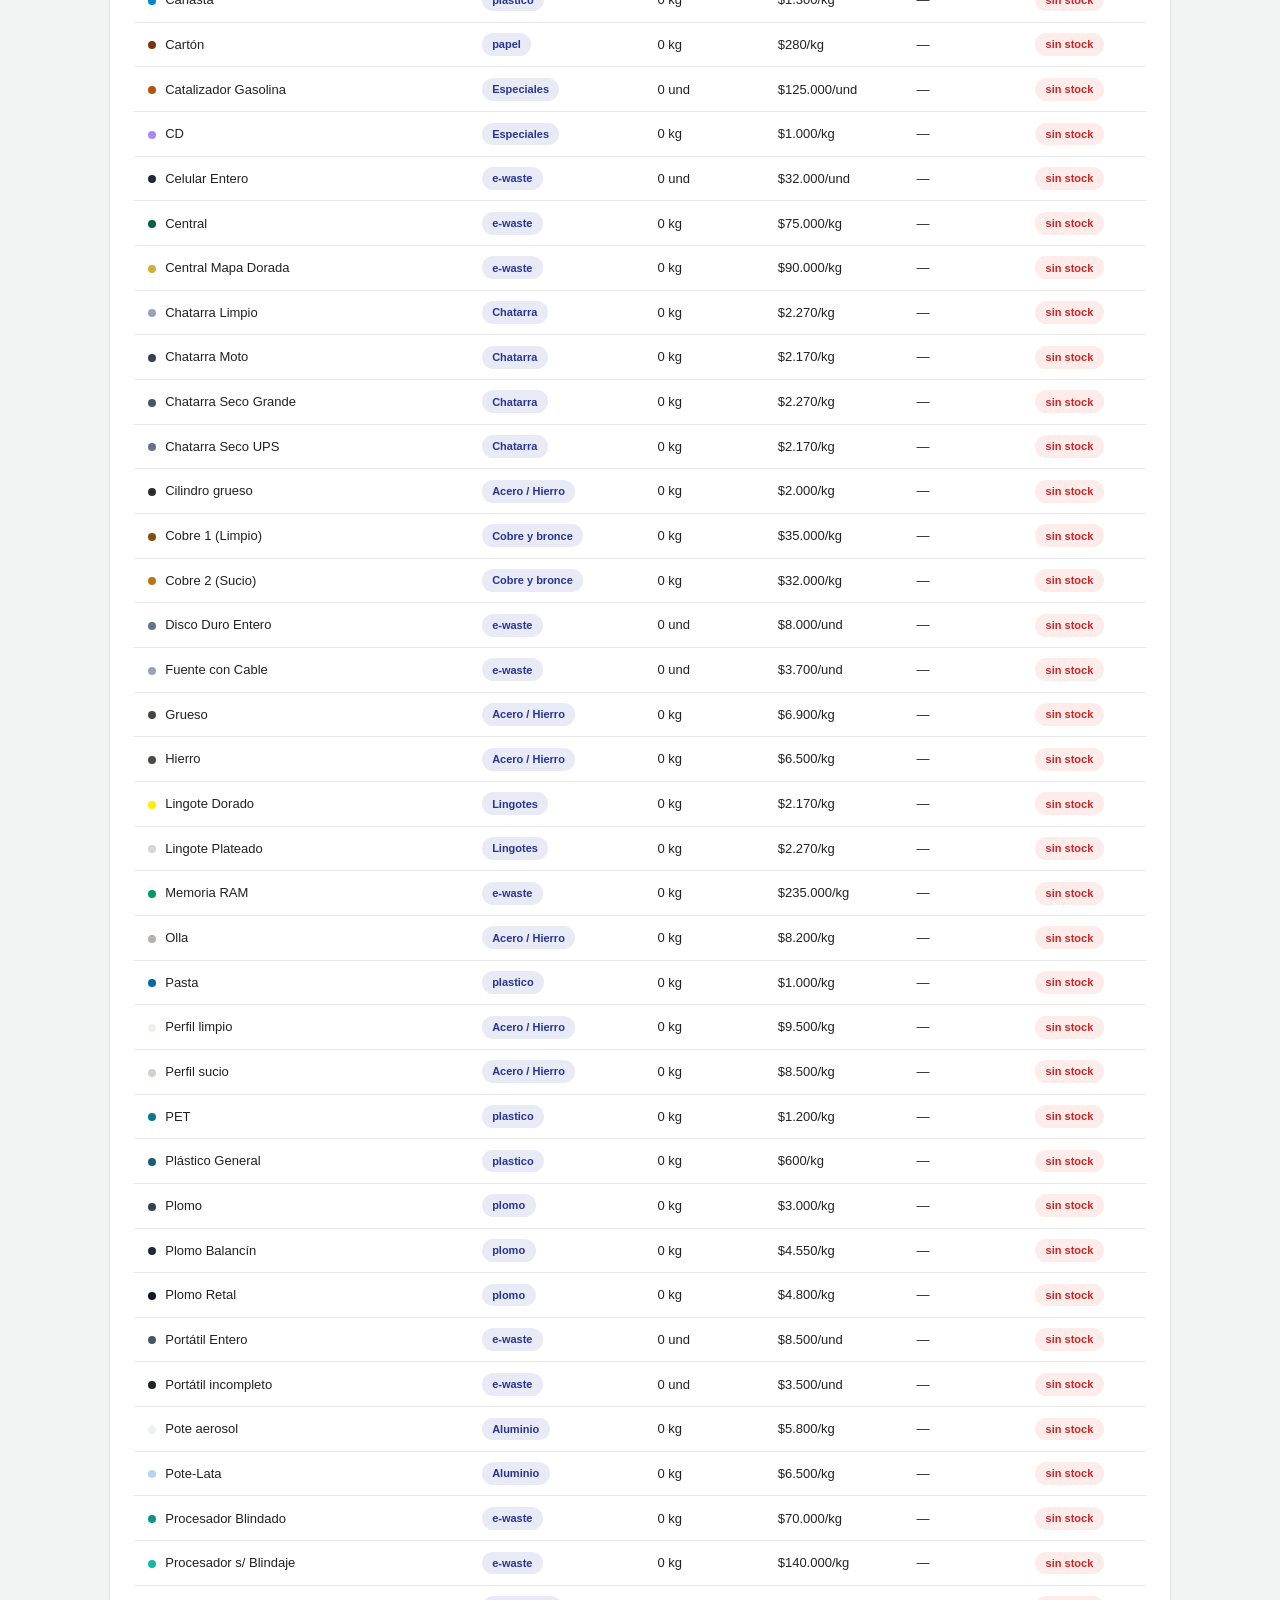
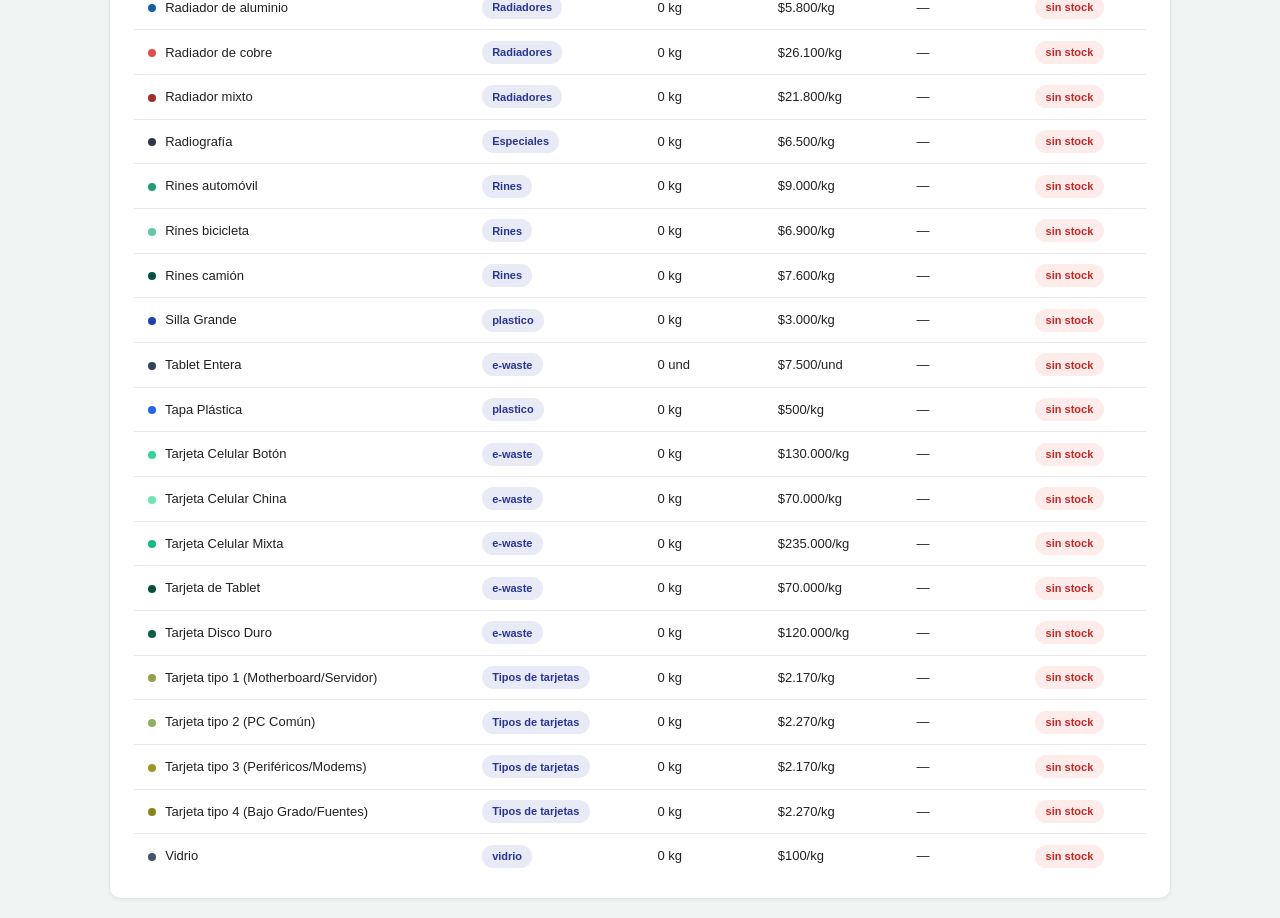
==== commit 32c6fb25: "Add files via upload" ====
--- a/index.html
+++ b/index.html
@@ -4,7 +4,7 @@
 <head>
   <meta charset="UTF-8" />
   <meta name="viewport" content="width=device-width, initial-scale=1.0" />
-  <title> Nombre — Sistema de Inventario Chatarrería</title>
+  <title> Chatarrería PIPA</title>
   <link rel="stylesheet" href="css/styles.css" />
 </head>
 
@@ -19,7 +19,7 @@
           </svg>
         </div>
         <div>
-          <div class="logo-text"> Nombre</div>
+          <div class="logo-text"> Chatarrería PIPA</div>
           <div class="logo-sub">Precios Barranquilla — actualizado hoy</div>
         </div>
       </div>
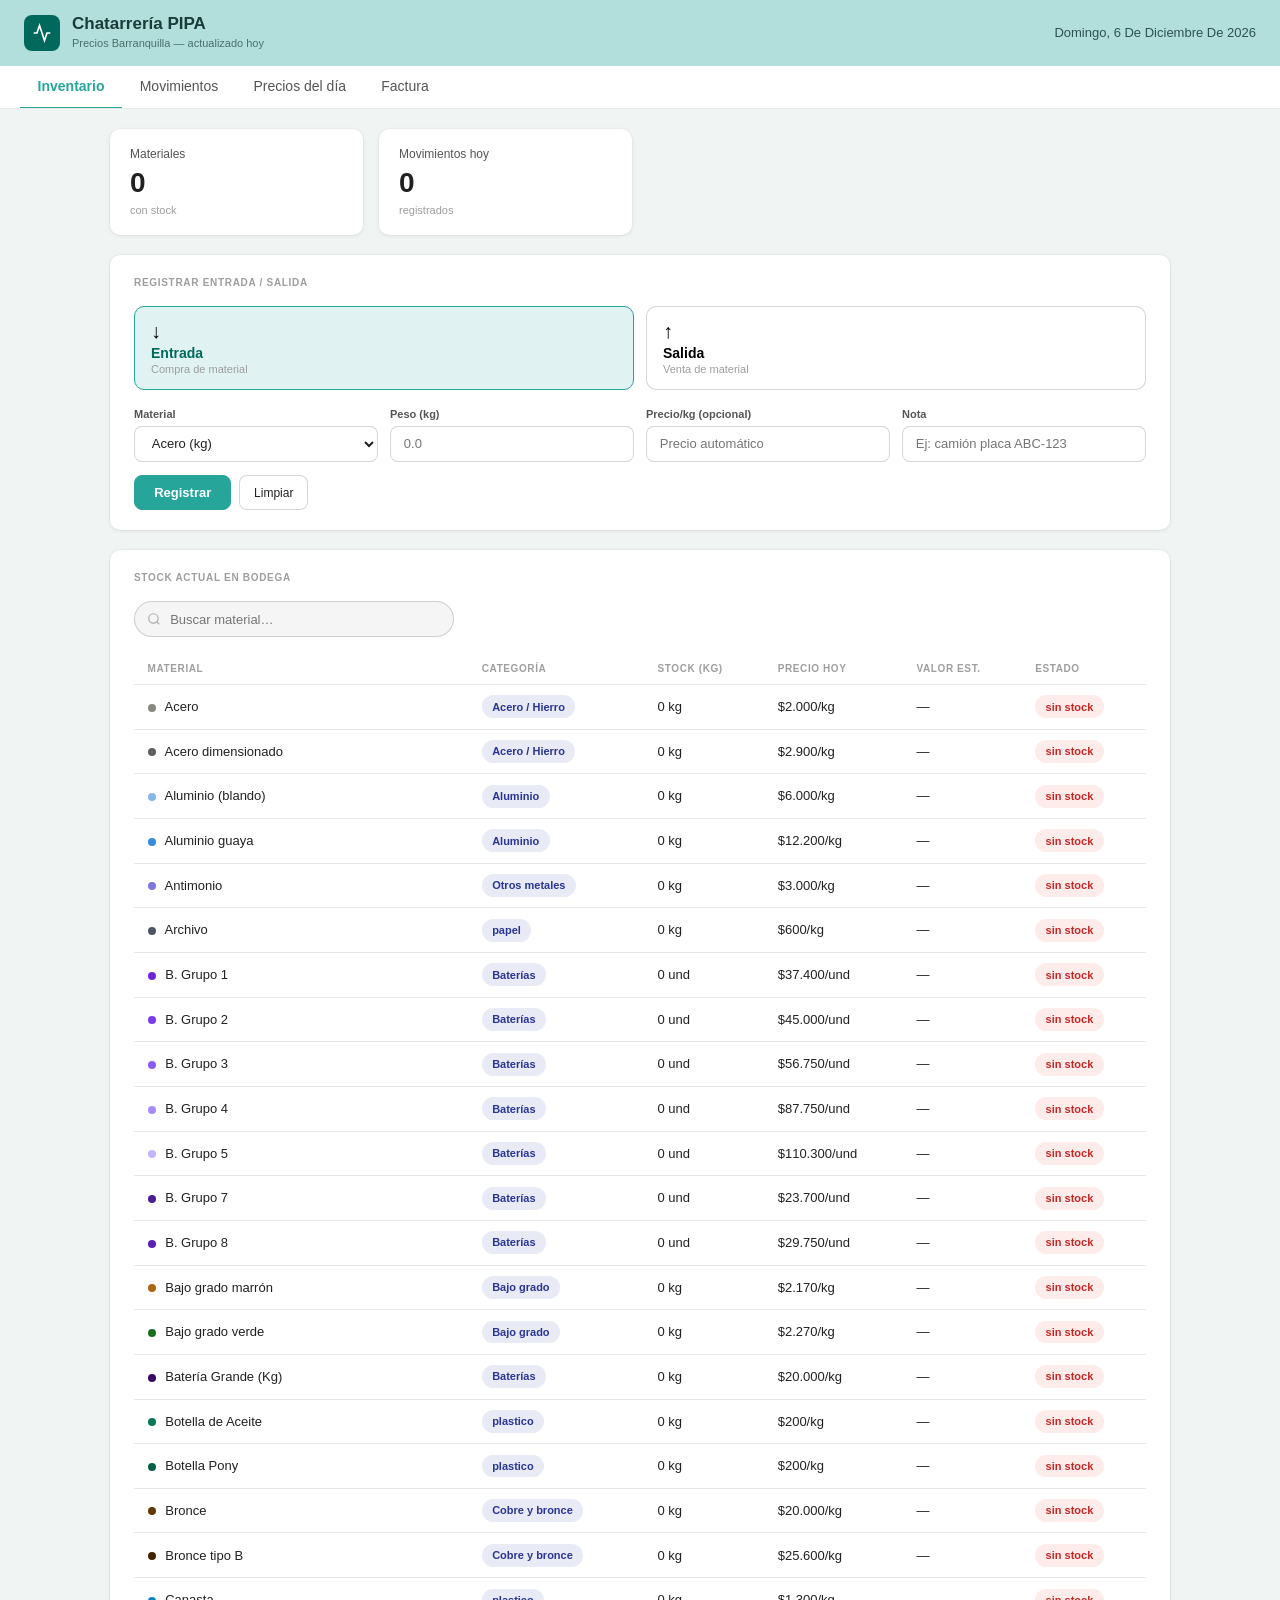
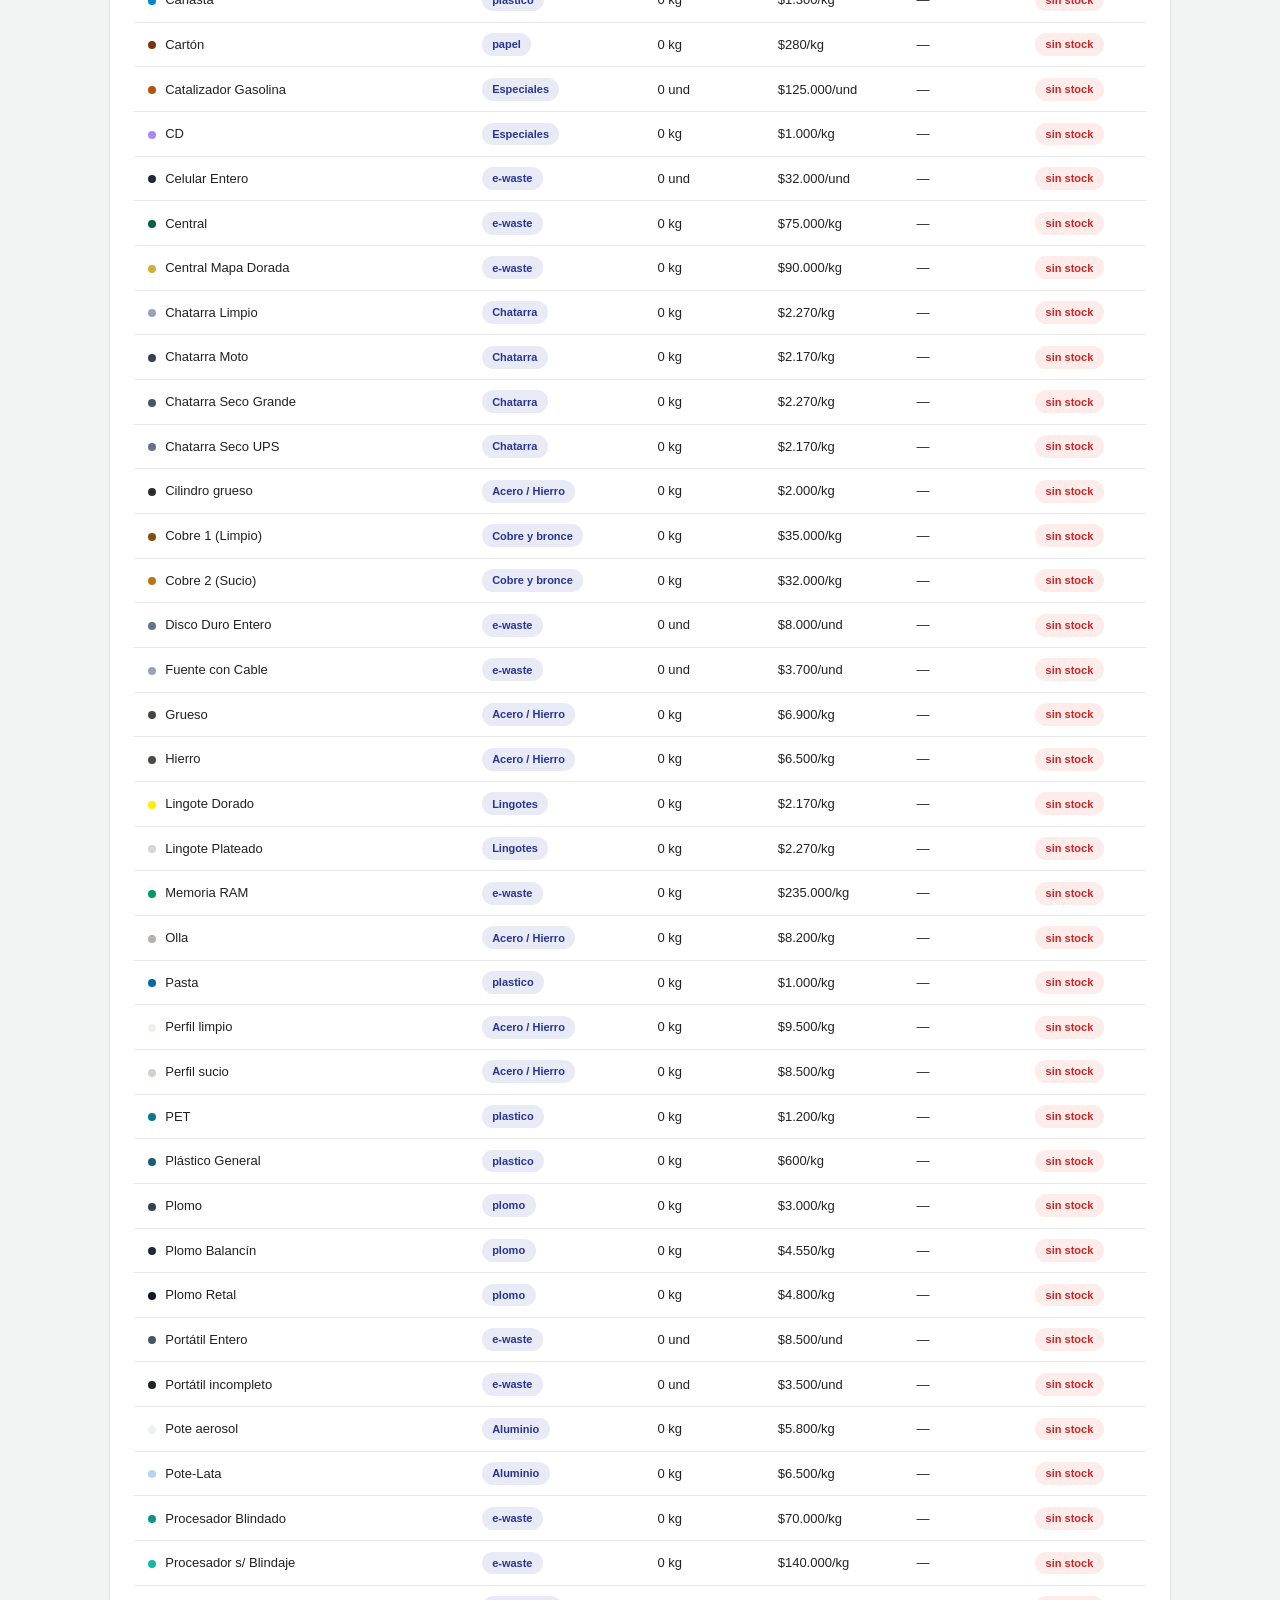
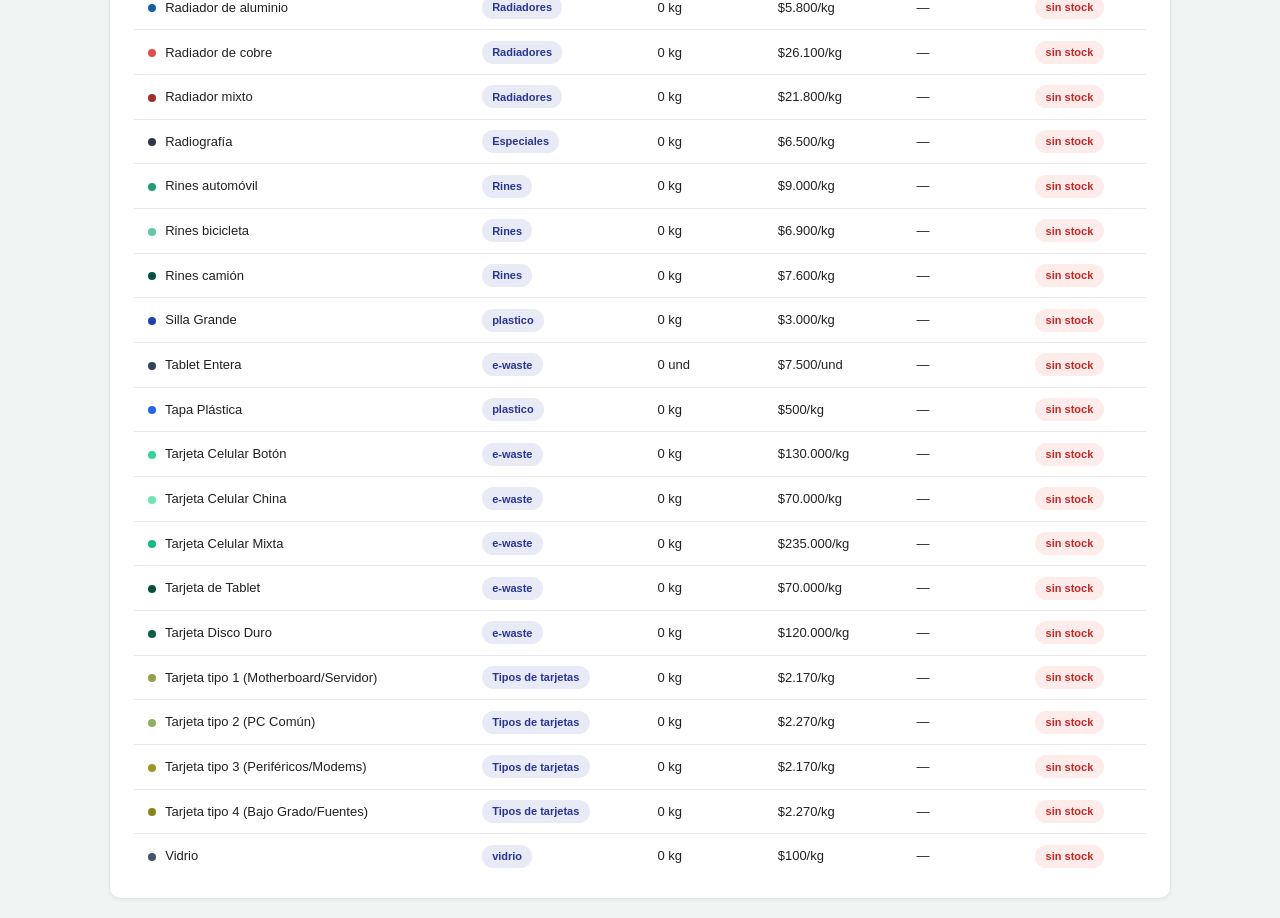
==== commit 862c9e6e: "Add files via upload" ====
--- a/index.html
+++ b/index.html
@@ -169,9 +169,10 @@
             </div>
           </div>
           <div id="invItems"></div>
-          <button class="btn btn-sm" id="btnAddItem" style="margin-bottom: 0.85rem">
+          <!-- <button class="btn btn-sm" id="btnAddItem" style="margin-bottom: 0.85rem">
             + Agregar línea
           </button>
+          -->
           <div class="actions">
             <button class="btn btn-primary" id="btnGenInvoice">
               Vista previa
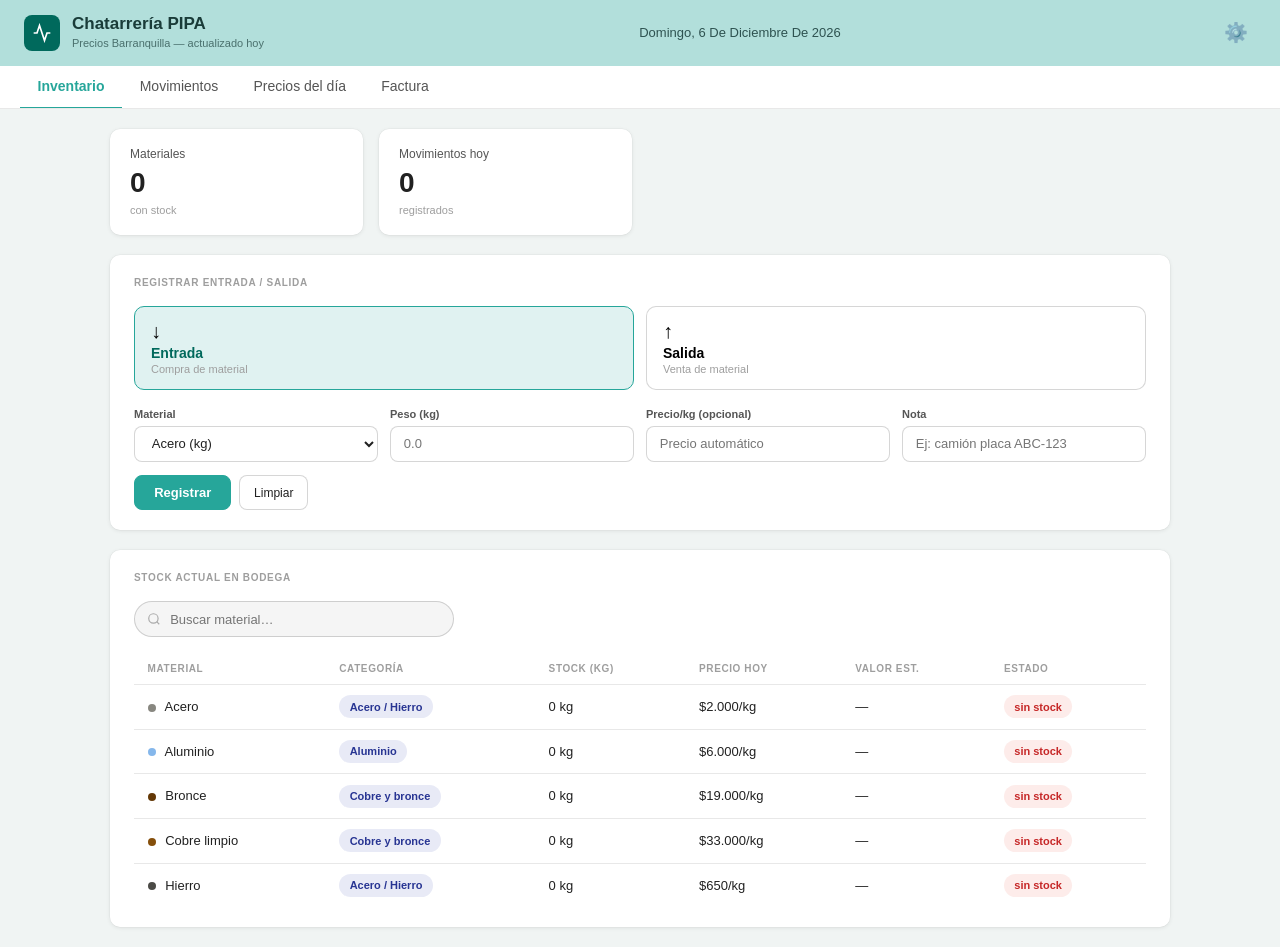
==== commit 76efc8ef: "Add files via upload" ====
--- a/index.html
+++ b/index.html
@@ -24,6 +24,7 @@
         </div>
       </div>
       <div class="date-badge" id="dateBadge"></div>
+      <button class="btn btn-icon" id="btnAdmin" title="Administrar materiales" style="background:none;border:none;color:white;font-size:1.2rem;cursor:pointer;padding:4px 8px;">⚙️</button>
     </header>
 
 
@@ -187,12 +188,66 @@
           </div>
         </div>
       </section>
+
+      <!-- ADMIN -->
+      <section class="section" id="tab-admin">
+        <div class="card">
+          <div class="card-title">Administrar materiales</div>
+
+          <form id="adminMatForm" class="form-row" onsubmit="event.preventDefault();saveAdminMaterial();">
+            <input type="hidden" id="adminMatEditId" />
+            <div class="form-group">
+              <label>Nombre</label>
+              <input type="text" id="adminMatName" placeholder="Ej: Cobre recocido" required />
+            </div>
+            <div class="form-group">
+              <label>Categoría</label>
+              <select id="adminMatCat" required></select>
+            </div>
+            <div class="form-group" style="flex:0.6;">
+              <label>Color</label>
+              <input type="color" id="adminMatColor" value="#6B7280" style="height:38px;padding:2px;" />
+            </div>
+            <div class="form-group" style="flex:0.5;">
+              <label>Unidad</label>
+              <select id="adminMatUnit">
+                <option value="kg">kg</option>
+                <option value="und">und</option>
+              </select>
+            </div>
+            <div class="form-group" style="flex:0;align-self:flex-end;">
+              <button type="submit" class="btn btn-primary" id="adminMatSubmit">Agregar</button>
+            </div>
+          </form>
+
+          <div id="adminMatList"></div>
+        </div>
+
+        <div class="card">
+          <div class="card-title">Administrar categorías</div>
+
+          <form id="adminCatForm" class="form-row" onsubmit="event.preventDefault();saveAdminCategory();">
+            <input type="hidden" id="adminCatEditId" />
+            <div class="form-group">
+              <label>Nombre</label>
+              <input type="text" id="adminCatName" placeholder="Ej: Plásticos" required />
+            </div>
+            <div class="form-group" style="flex:0;align-self:flex-end;">
+              <button type="submit" class="btn btn-primary" id="adminCatSubmit">Agregar</button>
+            </div>
+          </form>
+
+          <div id="adminCatList"></div>
+        </div>
+      </section>
   <!-- /.app -->
 
   <script src="js/data.js"></script>
   <script src="js/storage.js"></script>
+  <script src="js/apiStorage.js"></script>
   <script src="js/ui.js"></script>
   <script src="js/app.js"></script>
+  <script src="js/admin.js"></script>
 </body>
 
 </html>
--- a/css/styles.css
+++ b/css/styles.css
@@ -475,4 +475,55 @@
   .stats-grid { grid-template-columns: 1fr 1fr; }
   .form-row   { grid-template-columns: 1fr; }
   .section    { padding: 1rem .85rem 0; }
+}
+
+/* ============================================================
+   ADMIN
+   ============================================================ */
+.admin-item {
+  display: flex;
+  align-items: center;
+  justify-content: space-between;
+  padding: .6rem .75rem;
+  border-bottom: 0.5px solid var(--border);
+  font-size: 13px;
+  gap: .5rem;
+}
+.admin-item:last-child { border-bottom: none; }
+.admin-item-info {
+  display: flex;
+  align-items: center;
+  gap: 8px;
+  flex: 1;
+  min-width: 0;
+}
+.admin-item-info small {
+  display: block;
+  font-size: 10px;
+  white-space: nowrap;
+  overflow: hidden;
+  text-overflow: ellipsis;
+}
+.admin-item-actions {
+  display: flex;
+  gap: 4px;
+  flex-shrink: 0;
+}
+
+#adminMatForm .form-row,
+#adminCatForm .form-row {
+  margin-bottom: 1rem;
+}
+
+.admin-inactive {
+  opacity: 0.5;
+  background: var(--bg-secondary);
+}
+
+#adminMatList,
+#adminCatList {
+  max-height: 300px;
+  overflow-y: auto;
+  border: 0.5px solid var(--border);
+  border-radius: var(--radius-md);
 }
